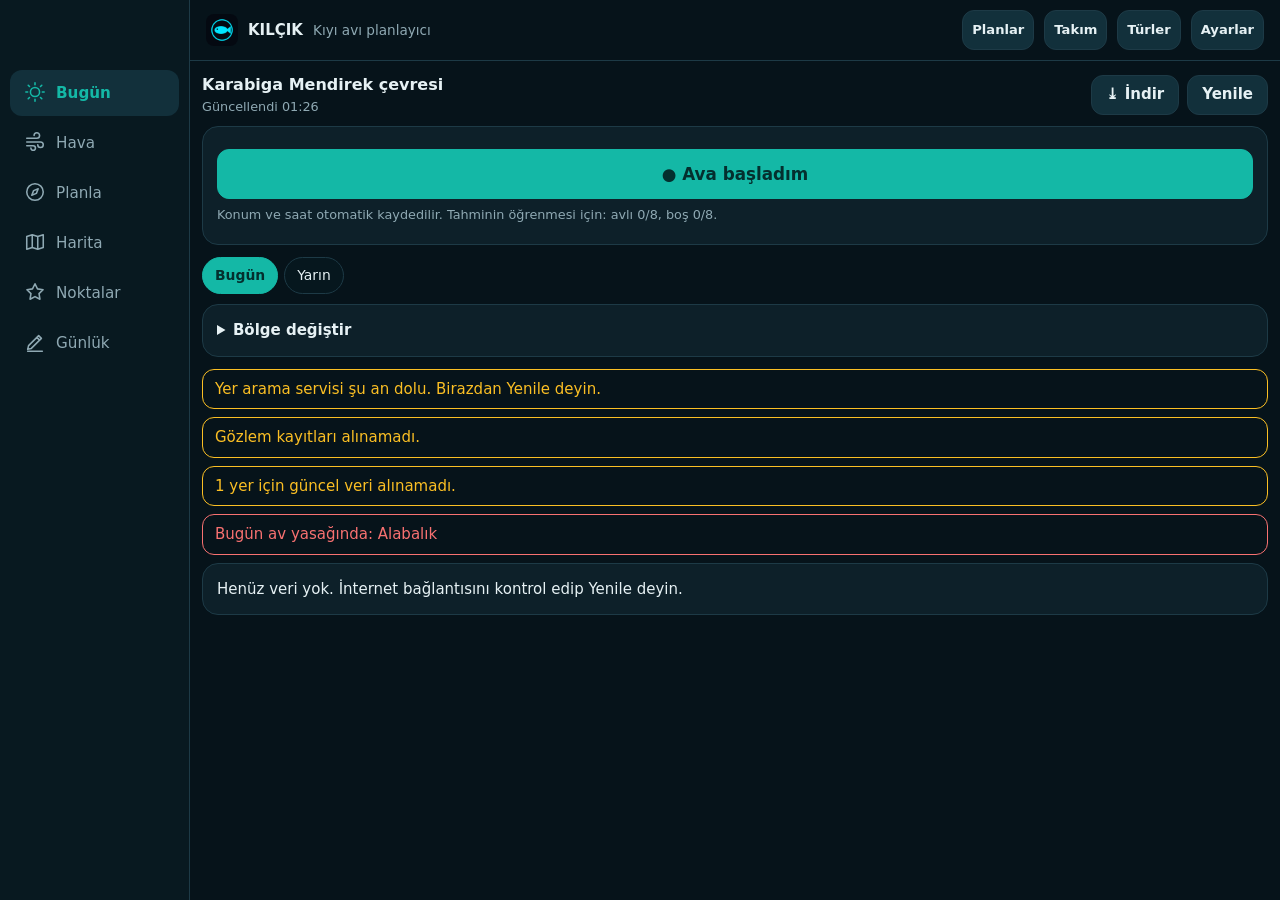
==== index.html @ 2b1c3519 "Yayin guncellemesi" ====
<!DOCTYPE html>
<html lang="tr">
<head>
    <meta charset="UTF-8">
    <meta name="viewport" content="width=device-width, initial-scale=1, viewport-fit=cover">
    <meta name="theme-color" content="#06131a">
    <meta name="mobile-web-app-capable" content="yes">
    <meta name="apple-mobile-web-app-title" content="KILÇIK">
    <title>KILÇIK | Kıyı Avı Planlayıcı</title>
    <link rel="manifest" href="manifest.webmanifest">
    <link rel="icon" href="icons/icon-192.png">
    <link rel="apple-touch-icon" href="icons/apple-touch-icon.png">
    <link rel="stylesheet" href="vendor/leaflet/leaflet.css">
    <link rel="stylesheet" href="app.css">
</head>
<body>
    <header><img src="icons/icon-192.png" alt="" width="32" height="32"><b>KILÇIK</b><span>Kıyı avı planlayıcı</span><button class="btn" data-nav="planlar">Planlar</button><button class="btn" data-nav="takim">Takım</button><button class="btn" data-nav="turler">Türler</button><button class="btn" data-nav="ayarlar">Ayarlar</button></header>
    <p id="offline" class="banner warn" hidden>İnternet yok. Kayıtlarınız açık; hava verisi güncellenemez.</p>
    <nav aria-label="Bölümler">
        <button data-nav="bugun"><svg viewBox="0 0 24 24" aria-hidden="true"><path d="M12 4V2M12 22v-2M4 12H2M22 12h-2M6 6 4.6 4.6M19.4 19.4 18 18M6 18l-1.4 1.4M19.4 4.6 18 6M12 7a5 5 0 1 0 0 10 5 5 0 0 0 0-10Z"/></svg>Bugün</button>
        <button data-nav="hava"><svg viewBox="0 0 24 24" aria-hidden="true"><path d="M3 8h11a3 3 0 1 0-3-3M3 12h15a3 3 0 1 1-3 3M3 16h7a2.5 2.5 0 1 1-2.5 2.5"/></svg>Hava</button>
        <button data-nav="plan"><svg viewBox="0 0 24 24" aria-hidden="true"><path d="M12 3a9 9 0 1 0 0 18 9 9 0 0 0 0-18Zm3.5 5.5-2 5-5 2 2-5Z"/></svg>Planla</button>
        <button data-nav="harita"><svg viewBox="0 0 24 24" aria-hidden="true"><path d="M9 4 3 6v14l6-2 6 2 6-2V4l-6 2Zm0 0v14M15 6v14"/></svg>Harita</button>
        <button data-nav="noktalar"><svg viewBox="0 0 24 24" aria-hidden="true"><path d="m12 3 2.7 5.6 6.1.9-4.4 4.3 1 6.1-5.4-2.9-5.4 2.9 1-6.1-4.4-4.3 6.1-.9Z"/></svg>Noktalar</button>
        <button data-nav="gunluk"><svg viewBox="0 0 24 24" aria-hidden="true"><path d="M4 20l1-4L16 5l3 3L8 19Zm10-13 3 3M4 22h16"/></svg>Günlük</button>
    </nav>
    <main>
        <button id="back" type="button" class="btn" hidden>← Geri</button>
        <div class="view" id="view-hava" hidden></div>
        <div class="view" id="view-bugun"></div>
        <div class="view" id="view-plan" hidden></div>
        <div class="view" id="view-harita" hidden></div>
        <div class="view" id="view-noktalar" hidden></div>
        <div class="view" id="view-planlar" hidden></div>
        <div class="view" id="view-takim" hidden></div>
        <div class="view" id="view-gunluk" hidden></div>
        <div class="view" id="view-turler" hidden></div>
        <div class="view" id="view-ayarlar" hidden></div>
    </main>
    <div id="toasts" role="status"></div>
    <script src="vendor/leaflet/leaflet.js"></script>
    <script src="vendor/chart.umd.min.js"></script>
    <script src="vendor/suncalc.js"></script>
    <script type="module" src="js/main.js"></script>
</body>
</html>
---- vendor/leaflet/leaflet.css ----
/* required styles */

.leaflet-pane,
.leaflet-tile,
.leaflet-marker-icon,
.leaflet-marker-shadow,
.leaflet-tile-container,
.leaflet-pane > svg,
.leaflet-pane > canvas,
.leaflet-zoom-box,
.leaflet-image-layer,
.leaflet-layer {
	position: absolute;
	left: 0;
	top: 0;
	}
.leaflet-container {
	overflow: hidden;
	}
.leaflet-tile,
.leaflet-marker-icon,
.leaflet-marker-shadow {
	-webkit-user-select: none;
	   -moz-user-select: none;
	        user-select: none;
	  -webkit-user-drag: none;
	}
/* Prevents IE11 from highlighting tiles in blue */
.leaflet-tile::selection {
	background: transparent;
}
/* Safari renders non-retina tile on retina better with this, but Chrome is worse */
.leaflet-safari .leaflet-tile {
	image-rendering: -webkit-optimize-contrast;
	}
/* hack that prevents hw layers "stretching" when loading new tiles */
.leaflet-safari .leaflet-tile-container {
	width: 1600px;
	height: 1600px;
	-webkit-transform-origin: 0 0;
	}
.leaflet-marker-icon,
.leaflet-marker-shadow {
	display: block;
	}
/* .leaflet-container svg: reset svg max-width decleration shipped in Joomla! (joomla.org) 3.x */
/* .leaflet-container img: map is broken in FF if you have max-width: 100% on tiles */
.leaflet-container .leaflet-overlay-pane svg {
	max-width: none !important;
	max-height: none !important;
	}
.leaflet-container .leaflet-marker-pane img,
.leaflet-container .leaflet-shadow-pane img,
.leaflet-container .leaflet-tile-pane img,
.leaflet-container img.leaflet-image-layer,
.leaflet-container .leaflet-tile {
	max-width: none !important;
	max-height: none !important;
	width: auto;
	padding: 0;
	}

.leaflet-container img.leaflet-tile {
	/* See: https://bugs.chromium.org/p/chromium/issues/detail?id=600120 */
	mix-blend-mode: plus-lighter;
}

.leaflet-container.leaflet-touch-zoom {
	-ms-touch-action: pan-x pan-y;
	touch-action: pan-x pan-y;
	}
.leaflet-container.leaflet-touch-drag {
	-ms-touch-action: pinch-zoom;
	/* Fallback for FF which doesn't support pinch-zoom */
	touch-action: none;
	touch-action: pinch-zoom;
}
.leaflet-container.leaflet-touch-drag.leaflet-touch-zoom {
	-ms-touch-action: none;
	touch-action: none;
}
.leaflet-container {
	-webkit-tap-highlight-color: transparent;
}
.leaflet-container a {
	-webkit-tap-highlight-color: rgba(51, 181, 229, 0.4);
}
.leaflet-tile {
	filter: inherit;
	visibility: hidden;
	}
.leaflet-tile-loaded {
	visibility: inherit;
	}
.leaflet-zoom-box {
	width: 0;
	height: 0;
	-moz-box-sizing: border-box;
	     box-sizing: border-box;
	z-index: 800;
	}
/* workaround for https://bugzilla.mozilla.org/show_bug.cgi?id=888319 */
.leaflet-overlay-pane svg {
	-moz-user-select: none;
	}

.leaflet-pane         { z-index: 400; }

.leaflet-tile-pane    { z-index: 200; }
.leaflet-overlay-pane { z-index: 400; }
.leaflet-shadow-pane  { z-index: 500; }
.leaflet-marker-pane  { z-index: 600; }
.leaflet-tooltip-pane   { z-index: 650; }
.leaflet-popup-pane   { z-index: 700; }

.leaflet-map-pane canvas { z-index: 100; }
.leaflet-map-pane svg    { z-index: 200; }

.leaflet-vml-shape {
	width: 1px;
	height: 1px;
	}
.lvml {
	behavior: url(#default#VML);
	display: inline-block;
	position: absolute;
	}


/* control positioning */

.leaflet-control {
	position: relative;
	z-index: 800;
	pointer-events: visiblePainted; /* IE 9-10 doesn't have auto */
	pointer-events: auto;
	}
.leaflet-top,
.leaflet-bottom {
	position: absolute;
	z-index: 1000;
	pointer-events: none;
	}
.leaflet-top {
	top: 0;
	}
.leaflet-right {
	right: 0;
	}
.leaflet-bottom {
	bottom: 0;
	}
.leaflet-left {
	left: 0;
	}
.leaflet-control {
	float: left;
	clear: both;
	}
.leaflet-right .leaflet-control {
	float: right;
	}
.leaflet-top .leaflet-control {
	margin-top: 10px;
	}
.leaflet-bottom .leaflet-control {
	margin-bottom: 10px;
	}
.leaflet-left .leaflet-control {
	margin-left: 10px;
	}
.leaflet-right .leaflet-control {
	margin-right: 10px;
	}


/* zoom and fade animations */

.leaflet-fade-anim .leaflet-popup {
	opacity: 0;
	-webkit-transition: opacity 0.2s linear;
	   -moz-transition: opacity 0.2s linear;
	        transition: opacity 0.2s linear;
	}
.leaflet-fade-anim .leaflet-map-pane .leaflet-popup {
	opacity: 1;
	}
.leaflet-zoom-animated {
	-webkit-transform-origin: 0 0;
	    -ms-transform-origin: 0 0;
	        transform-origin: 0 0;
	}
svg.leaflet-zoom-animated {
	will-change: transform;
}

.leaflet-zoom-anim .leaflet-zoom-animated {
	-webkit-transition: -webkit-transform 0.25s cubic-bezier(0,0,0.25,1);
	   -moz-transition:    -moz-transform 0.25s cubic-bezier(0,0,0.25,1);
	        transition:         transform 0.25s cubic-bezier(0,0,0.25,1);
	}
.leaflet-zoom-anim .leaflet-tile,
.leaflet-pan-anim .leaflet-tile {
	-webkit-transition: none;
	   -moz-transition: none;
	        transition: none;
	}

.leaflet-zoom-anim .leaflet-zoom-hide {
	visibility: hidden;
	}


/* cursors */

.leaflet-interactive {
	cursor: pointer;
	}
.leaflet-grab {
	cursor: -webkit-grab;
	cursor:    -moz-grab;
	cursor:         grab;
	}
.leaflet-crosshair,
.leaflet-crosshair .leaflet-interactive {
	cursor: crosshair;
	}
.leaflet-popup-pane,
.leaflet-control {
	cursor: auto;
	}
.leaflet-dragging .leaflet-grab,
.leaflet-dragging .leaflet-grab .leaflet-interactive,
.leaflet-dragging .leaflet-marker-draggable {
	cursor: move;
	cursor: -webkit-grabbing;
	cursor:    -moz-grabbing;
	cursor:         grabbing;
	}

/* marker & overlays interactivity */
.leaflet-marker-icon,
.leaflet-marker-shadow,
.leaflet-image-layer,
.leaflet-pane > svg path,
.leaflet-tile-container {
	pointer-events: none;
	}

.leaflet-marker-icon.leaflet-interactive,
.leaflet-image-layer.leaflet-interactive,
.leaflet-pane > svg path.leaflet-interactive,
svg.leaflet-image-layer.leaflet-interactive path {
	pointer-events: visiblePainted; /* IE 9-10 doesn't have auto */
	pointer-events: auto;
	}

/* visual tweaks */

.leaflet-container {
	background: #ddd;
	outline-offset: 1px;
	}
.leaflet-container a {
	color: #0078A8;
	}
.leaflet-zoom-box {
	border: 2px dotted #38f;
	background: rgba(255,255,255,0.5);
	}


/* general typography */
.leaflet-container {
	font-family: "Helvetica Neue", Arial, Helvetica, sans-serif;
	font-size: 12px;
	font-size: 0.75rem;
	line-height: 1.5;
	}


/* general toolbar styles */

.leaflet-bar {
	box-shadow: 0 1px 5px rgba(0,0,0,0.65);
	border-radius: 4px;
	}
.leaflet-bar a {
	background-color: #fff;
	border-bottom: 1px solid #ccc;
	width: 26px;
	height: 26px;
	line-height: 26px;
	display: block;
	text-align: center;
	text-decoration: none;
	color: black;
	}
.leaflet-bar a,
.leaflet-control-layers-toggle {
	background-position: 50% 50%;
	background-repeat: no-repeat;
	display: block;
	}
.leaflet-bar a:hover,
.leaflet-bar a:focus {
	background-color: #f4f4f4;
	}
.leaflet-bar a:first-child {
	border-top-left-radius: 4px;
	border-top-right-radius: 4px;
	}
.leaflet-bar a:last-child {
	border-bottom-left-radius: 4px;
	border-bottom-right-radius: 4px;
	border-bottom: none;
	}
.leaflet-bar a.leaflet-disabled {
	cursor: default;
	background-color: #f4f4f4;
	color: #bbb;
	}

.leaflet-touch .leaflet-bar a {
	width: 30px;
	height: 30px;
	line-height: 30px;
	}
.leaflet-touch .leaflet-bar a:first-child {
	border-top-left-radius: 2px;
	border-top-right-radius: 2px;
	}
.leaflet-touch .leaflet-bar a:last-child {
	border-bottom-left-radius: 2px;
	border-bottom-right-radius: 2px;
	}

/* zoom control */

.leaflet-control-zoom-in,
.leaflet-control-zoom-out {
	font: bold 18px 'Lucida Console', Monaco, monospace;
	text-indent: 1px;
	}

.leaflet-touch .leaflet-control-zoom-in, .leaflet-touch .leaflet-control-zoom-out  {
	font-size: 22px;
	}


/* layers control */

.leaflet-control-layers {
	box-shadow: 0 1px 5px rgba(0,0,0,0.4);
	background: #fff;
	border-radius: 5px;
	}
.leaflet-control-layers-toggle {
	background-image: url(images/layers.png);
	width: 36px;
	height: 36px;
	}
.leaflet-retina .leaflet-control-layers-toggle {
	background-image: url(images/layers-2x.png);
	background-size: 26px 26px;
	}
.leaflet-touch .leaflet-control-layers-toggle {
	width: 44px;
	height: 44px;
	}
.leaflet-control-layers .leaflet-control-layers-list,
.leaflet-control-layers-expanded .leaflet-control-layers-toggle {
	display: none;
	}
.leaflet-control-layers-expanded .leaflet-control-layers-list {
	display: block;
	position: relative;
	}
.leaflet-control-layers-expanded {
	padding: 6px 10px 6px 6px;
	color: #333;
	background: #fff;
	}
.leaflet-control-layers-scrollbar {
	overflow-y: scroll;
	overflow-x: hidden;
	padding-right: 5px;
	}
.leaflet-control-layers-selector {
	margin-top: 2px;
	position: relative;
	top: 1px;
	}
.leaflet-control-layers label {
	display: block;
	font-size: 13px;
	font-size: 1.08333em;
	}
.leaflet-control-layers-separator {
	height: 0;
	border-top: 1px solid #ddd;
	margin: 5px -10px 5px -6px;
	}

/* Default icon URLs */
.leaflet-default-icon-path { /* used only in path-guessing heuristic, see L.Icon.Default */
	background-image: url(images/marker-icon.png);
	}


/* attribution and scale controls */

.leaflet-container .leaflet-control-attribution {
	background: #fff;
	background: rgba(255, 255, 255, 0.8);
	margin: 0;
	}
.leaflet-control-attribution,
.leaflet-control-scale-line {
	padding: 0 5px;
	color: #333;
	line-height: 1.4;
	}
.leaflet-control-attribution a {
	text-decoration: none;
	}
.leaflet-control-attribution a:hover,
.leaflet-control-attribution a:focus {
	text-decoration: underline;
	}
.leaflet-attribution-flag {
	display: inline !important;
	vertical-align: baseline !important;
	width: 1em;
	height: 0.6669em;
	}
.leaflet-left .leaflet-control-scale {
	margin-left: 5px;
	}
.leaflet-bottom .leaflet-control-scale {
	margin-bottom: 5px;
	}
.leaflet-control-scale-line {
	border: 2px solid #777;
	border-top: none;
	line-height: 1.1;
	padding: 2px 5px 1px;
	white-space: nowrap;
	-moz-box-sizing: border-box;
	     box-sizing: border-box;
	background: rgba(255, 255, 255, 0.8);
	text-shadow: 1px 1px #fff;
	}
.leaflet-control-scale-line:not(:first-child) {
	border-top: 2px solid #777;
	border-bottom: none;
	margin-top: -2px;
	}
.leaflet-control-scale-line:not(:first-child):not(:last-child) {
	border-bottom: 2px solid #777;
	}

.leaflet-touch .leaflet-control-attribution,
.leaflet-touch .leaflet-control-layers,
.leaflet-touch .leaflet-bar {
	box-shadow: none;
	}
.leaflet-touch .leaflet-control-layers,
.leaflet-touch .leaflet-bar {
	border: 2px solid rgba(0,0,0,0.2);
	background-clip: padding-box;
	}


/* popup */

.leaflet-popup {
	position: absolute;
	text-align: center;
	margin-bottom: 20px;
	}
.leaflet-popup-content-wrapper {
	padding: 1px;
	text-align: left;
	border-radius: 12px;
	}
.leaflet-popup-content {
	margin: 13px 24px 13px 20px;
	line-height: 1.3;
	font-size: 13px;
	font-size: 1.08333em;
	min-height: 1px;
	}
.leaflet-popup-content p {
	margin: 17px 0;
	margin: 1.3em 0;
	}
.leaflet-popup-tip-container {
	width: 40px;
	height: 20px;
	position: absolute;
	left: 50%;
	margin-top: -1px;
	margin-left: -20px;
	overflow: hidden;
	pointer-events: none;
	}
.leaflet-popup-tip {
	width: 17px;
	height: 17px;
	padding: 1px;

	margin: -10px auto 0;
	pointer-events: auto;

	-webkit-transform: rotate(45deg);
	   -moz-transform: rotate(45deg);
	    -ms-transform: rotate(45deg);
	        transform: rotate(45deg);
	}
.leaflet-popup-content-wrapper,
.leaflet-popup-tip {
	background: white;
	color: #333;
	box-shadow: 0 3px 14px rgba(0,0,0,0.4);
	}
.leaflet-container a.leaflet-popup-close-button {
	position: absolute;
	top: 0;
	right: 0;
	border: none;
	text-align: center;
	width: 24px;
	height: 24px;
	font: 16px/24px Tahoma, Verdana, sans-serif;
	color: #757575;
	text-decoration: none;
	background: transparent;
	}
.leaflet-container a.leaflet-popup-close-button:hover,
.leaflet-container a.leaflet-popup-close-button:focus {
	color: #585858;
	}
.leaflet-popup-scrolled {
	overflow: auto;
	}

.leaflet-oldie .leaflet-popup-content-wrapper {
	-ms-zoom: 1;
	}
.leaflet-oldie .leaflet-popup-tip {
	width: 24px;
	margin: 0 auto;

	-ms-filter: "progid:DXImageTransform.Microsoft.Matrix(M11=0.70710678, M12=0.70710678, M21=-0.70710678, M22=0.70710678)";
	filter: progid:DXImageTransform.Microsoft.Matrix(M11=0.70710678, M12=0.70710678, M21=-0.70710678, M22=0.70710678);
	}

.leaflet-oldie .leaflet-control-zoom,
.leaflet-oldie .leaflet-control-layers,
.leaflet-oldie .leaflet-popup-content-wrapper,
.leaflet-oldie .leaflet-popup-tip {
	border: 1px solid #999;
	}


/* div icon */

.leaflet-div-icon {
	background: #fff;
	border: 1px solid #666;
	}


/* Tooltip */
/* Base styles for the element that has a tooltip */
.leaflet-tooltip {
	position: absolute;
	padding: 6px;
	background-color: #fff;
	border: 1px solid #fff;
	border-radius: 3px;
	color: #222;
	white-space: nowrap;
	-webkit-user-select: none;
	-moz-user-select: none;
	-ms-user-select: none;
	user-select: none;
	pointer-events: none;
	box-shadow: 0 1px 3px rgba(0,0,0,0.4);
	}
.leaflet-tooltip.leaflet-interactive {
	cursor: pointer;
	pointer-events: auto;
	}
.leaflet-tooltip-top:before,
.leaflet-tooltip-bottom:before,
.leaflet-tooltip-left:before,
.leaflet-tooltip-right:before {
	position: absolute;
	pointer-events: none;
	border: 6px solid transparent;
	background: transparent;
	content: "";
	}

/* Directions */

.leaflet-tooltip-bottom {
	margin-top: 6px;
}
.leaflet-tooltip-top {
	margin-top: -6px;
}
.leaflet-tooltip-bottom:before,
.leaflet-tooltip-top:before {
	left: 50%;
	margin-left: -6px;
	}
.leaflet-tooltip-top:before {
	bottom: 0;
	margin-bottom: -12px;
	border-top-color: #fff;
	}
.leaflet-tooltip-bottom:before {
	top: 0;
	margin-top: -12px;
	margin-left: -6px;
	border-bottom-color: #fff;
	}
.leaflet-tooltip-left {
	margin-left: -6px;
}
.leaflet-tooltip-right {
	margin-left: 6px;
}
.leaflet-tooltip-left:before,
.leaflet-tooltip-right:before {
	top: 50%;
	margin-top: -6px;
	}
.leaflet-tooltip-left:before {
	right: 0;
	margin-right: -12px;
	border-left-color: #fff;
	}
.leaflet-tooltip-right:before {
	left: 0;
	margin-left: -12px;
	border-right-color: #fff;
	}

/* Printing */

@media print {
	/* Prevent printers from removing background-images of controls. */
	.leaflet-control {
		-webkit-print-color-adjust: exact;
		print-color-adjust: exact;
		}
	}
---- app.css ----
:root{--bg:#06131a;--card:#0d2029;--line:#1d3a46;--text:#e6f1f4;--mute:#8fa9b3;--accent:#14b8a6;--ok:#34d399;--warn:#fbbf24;--bad:#f87171;color-scheme:dark}
*{box-sizing:border-box}
[hidden]{display:none!important}
body{margin:0;background:var(--bg);color:var(--text);font:15px/1.5 system-ui,-apple-system,"Segoe UI",Roboto,sans-serif;padding-bottom:calc(72px + env(safe-area-inset-bottom))}
a{color:var(--accent)}
h1{font-size:1.35rem;margin:0 0 4px}h2{font-size:1rem;margin:0 0 8px}h3{font-size:.85rem;margin:8px 0 4px;color:var(--mute)}p{margin:6px 0}
header{display:flex;align-items:center;gap:10px;padding:calc(10px + env(safe-area-inset-top)) 16px 10px;border-bottom:1px solid var(--line)}
header img{border-radius:8px}header span{color:var(--mute);font-size:.85rem;flex:1;min-width:0;white-space:nowrap;overflow:hidden}
header .btn{padding:6px 9px;font-size:.82rem}
#back{position:sticky;top:8px;z-index:1100;margin-bottom:10px;box-shadow:0 4px 14px #0008}
.scroll{overflow-x:auto}
table{border-collapse:collapse;font-size:.8rem;white-space:nowrap}
.meteo td,.meteo th{padding:4px 6px;text-align:center;border-bottom:1px solid var(--line);min-width:34px}
.meteo th{position:sticky;left:0;background:var(--card);text-align:left;color:var(--mute)}
.arrow{display:inline-block;font-size:1.1rem}
.moon td,.moon th{padding:5px 10px 5px 0;text-align:left;border-bottom:1px solid var(--line)}
#windy{width:100%;height:460px;border:0;border-radius:12px;margin-top:8px}
.metric>p{margin:2px 0 0}.metric>b{display:block}
main{max-width:1100px;margin:0 auto;padding:12px}
nav{position:fixed;left:0;right:0;bottom:0;z-index:1200;display:grid;grid-template-columns:repeat(6,1fr);background:#081920;border-top:1px solid var(--line);padding-bottom:env(safe-area-inset-bottom)}
nav button{background:none;border:0;color:var(--mute);font:inherit;font-size:.72rem;padding:8px 0;cursor:pointer;display:flex;flex-direction:column;align-items:center}
nav svg{width:22px;height:22px;fill:none;stroke:currentColor;stroke-width:1.7;stroke-linecap:round;stroke-linejoin:round;margin-bottom:2px}
nav button[aria-current=page]{color:var(--accent);font-weight:700}
.card{background:var(--card);border:1px solid var(--line);border-radius:16px;padding:14px;margin-bottom:12px}
.hero{background:linear-gradient(135deg,#0f3b44,#0d2029)}
.row{display:flex;gap:8px;align-items:center;margin-top:6px}.row.wrap{flex-wrap:wrap}.row.between{justify-content:space-between}.row.between h2{margin:0}
.grid2{display:grid;grid-template-columns:repeat(auto-fit,minmax(150px,1fr));gap:8px}
.btn{display:inline-flex;align-items:center;justify-content:center;min-height:40px;padding:6px 14px;border-radius:12px;border:1px solid var(--line);background:#12303b;color:var(--text);font:inherit;font-weight:600;cursor:pointer;text-decoration:none}
.btn:disabled{opacity:.45;cursor:default}.btn.primary{background:var(--accent);border-color:var(--accent);color:#042f2e}.btn.danger{color:var(--bad)}
.btn.big{width:100%;min-height:50px;font-size:1.05rem;margin-bottom:12px}
header .btn+.btn{margin-left:0}
label{display:block;font-size:.8rem;color:var(--mute);margin-top:8px}
input,select{display:block;width:100%;min-height:40px;margin-top:3px;padding:6px 10px;border-radius:10px;border:1px solid var(--line);background:#06171e;color:var(--text);font:inherit}
.check{display:flex;gap:8px;align-items:center}.check input{width:auto;min-height:0}
.row.between select{width:auto}
.search input{margin:0}
.chips{display:flex;flex-wrap:wrap;gap:6px}
.chip{padding:7px 12px;border-radius:99px;border:1px solid var(--line);background:#06171e;color:var(--text);font:inherit;font-size:.87rem;cursor:pointer;text-decoration:none}
.chip.on{background:var(--accent);border-color:var(--accent);color:#042f2e;font-weight:700}.chip small{opacity:.65}
.mute{color:var(--mute);font-size:.8rem}.mono{font-family:ui-monospace,Consolas,monospace;font-size:.85rem;color:var(--mute)}
.pill{background:#06171e;border:1px solid var(--line);border-radius:99px;padding:2px 10px;font-weight:700;white-space:nowrap}
.ok{color:var(--ok)}.warn{color:var(--warn)}.bad{color:var(--bad)}
.banner{border:1px solid currentColor;border-radius:12px;padding:8px 12px;margin:8px 0}
.banner.mute{font-size:.9rem}
.steps{list-style:none;padding:0}.steps li{padding:6px 0;color:var(--mute)}.steps li::before{content:"○ "}.steps li.done{color:var(--text)}.steps li.done::before{content:"✓ ";color:var(--ok)}.steps li.fail::before{content:"✕ ";color:var(--bad)}
.score{display:flex;gap:16px;align-items:center}
.ring{--p:0;flex:none;width:96px;height:96px;border-radius:50%;display:grid;place-items:center;background:radial-gradient(var(--card) 60%,transparent 61%),conic-gradient(var(--accent) calc(var(--p)*1%),var(--line) 0)}
.ring b{font-size:1.8rem}
.window,.species{display:grid;grid-template-columns:1fr auto;gap:2px 8px;width:100%;text-align:left;padding:10px 0;border:0;border-bottom:1px solid var(--line);background:none;color:inherit;font:inherit}
.window{cursor:pointer}.window small,.species small{grid-column:1/-1;color:var(--mute)}
.chart{position:relative;height:230px}
.species.closed{opacity:.6}.species b .mono{margin-left:6px}
.metrics{display:grid;grid-template-columns:repeat(auto-fill,minmax(140px,1fr));gap:8px}
.metric{background:#06171e;border:1px solid var(--line);border-radius:12px;padding:8px 10px}
.metric summary{cursor:pointer;list-style:none}.metric small{display:block;color:var(--mute);font-size:.72rem}.metric p{font-size:.78rem;color:var(--mute)}
.factor{display:grid;grid-template-columns:1fr 90px;gap:8px;align-items:center;font-size:.85rem;padding:3px 0}.factor meter{width:100%}
.item{display:flex;justify-content:space-between;gap:8px;align-items:center;padding:8px 0;border-bottom:1px solid var(--line)}.item small{display:block;color:var(--mute)}
.stats{display:grid;grid-template-columns:repeat(auto-fit,minmax(220px,1fr));gap:0 20px}
.photo{width:100%;max-height:320px;object-fit:cover;border-radius:12px;margin-bottom:8px}
#map{height:56vh;min-height:340px;border-radius:16px;overflow:hidden}
.popup .btn{width:100%;margin-top:6px;min-height:34px}
.leaflet-popup-content .popup a.btn{color:var(--text)}
.popup .btn.primary{color:#042f2e}.popup .mono{color:#475569}.popup .btn{background-color:#12303b;color:var(--text)}.popup .btn.primary{background:var(--accent)}
.windmark{display:flex;flex-direction:column;align-items:center;color:#fff;text-shadow:0 0 4px #000,0 0 2px #000;pointer-events:none}
.windmark i{font-style:normal;font-size:24px;line-height:1;display:block}.windmark span{font-size:11px;font-weight:700}
#toasts{position:fixed;top:12px;right:12px;z-index:2000;display:flex;flex-direction:column;gap:6px;max-width:min(90vw,360px)}
.toast{background:#12303b;border:1px solid currentColor;border-radius:12px;padding:10px 14px;box-shadow:0 8px 24px #0008}
.week{display:grid;grid-template-columns:repeat(7,1fr);gap:4px}.week button{background:#06171e;border:1px solid var(--line);border-radius:10px;color:inherit;font:inherit;padding:6px 0;cursor:pointer}.week button.on{border-color:var(--accent);background:#12303b}.week small{display:block;color:var(--mute);font-size:.68rem}
.months{display:grid;grid-template-columns:repeat(12,1fr);gap:2px;text-align:center;font-size:.7rem}.months span{padding:3px 0;border-radius:4px;background:#06171e;color:var(--mute)}.months .on{background:#0f766e;color:#fff}.months .now{outline:2px solid var(--warn)}
.answer{white-space:pre-wrap}summary{cursor:pointer}
.row .row{margin:0;flex-wrap:wrap}
.top{margin:0 0 10px;align-items:center}.top p{margin:0}
.verdict{font-weight:800;font-size:1.05rem;margin:0}.best{font-size:1.05rem}
.hours{display:flex;gap:2px;height:78px;margin:10px 0;align-items:stretch}.hours>div{flex:1;display:flex;flex-direction:column;justify-content:flex-end;align-items:center;min-width:0}.hours i{display:block;width:100%;max-width:26px;border-radius:4px 4px 0 0;background:var(--mute)}.hours i.go{background:var(--accent)}.hours i.caution{background:var(--warn)}.hours i.nogo{background:var(--bad)}.hours small{font-size:.58rem;color:var(--mute);margin-top:2px}
details.card>summary{font-weight:600}.place>summary{display:flex;justify-content:space-between;align-items:center;gap:10px;list-style:none}.place small{display:block;color:var(--mute);font-weight:400;font-size:.78rem}
details details,.hero details{margin-top:10px}
.spotmark b{display:grid;place-items:center;width:28px;height:28px;border-radius:50%;background:#14b8a6;color:#042f2e;border:2px solid #fff;box-shadow:0 2px 8px #000a;font-size:.85rem}
#scan-panel{margin-top:10px}
.top .row{flex-wrap:nowrap}
.session.on{border-color:var(--ok)}.session .btn.big{margin:8px 0 0}
:focus-visible{outline:2px solid var(--accent);outline-offset:2px}
@media (max-width:620px){header span{visibility:hidden}header b{display:none}}
@media (min-width:900px){
body{padding:0 0 0 190px}
nav{top:0;right:auto;width:190px;display:flex;flex-direction:column;justify-content:flex-start;gap:4px;padding:70px 10px;border-top:0;border-right:1px solid var(--line)}
nav button{flex-direction:row;gap:10px;font-size:.95rem;padding:11px 14px;border-radius:12px}nav button[aria-current=page]{background:#12303b}
.cols{display:grid;grid-template-columns:1fr 1fr;gap:12px;align-items:start}
#map{height:62vh}
}
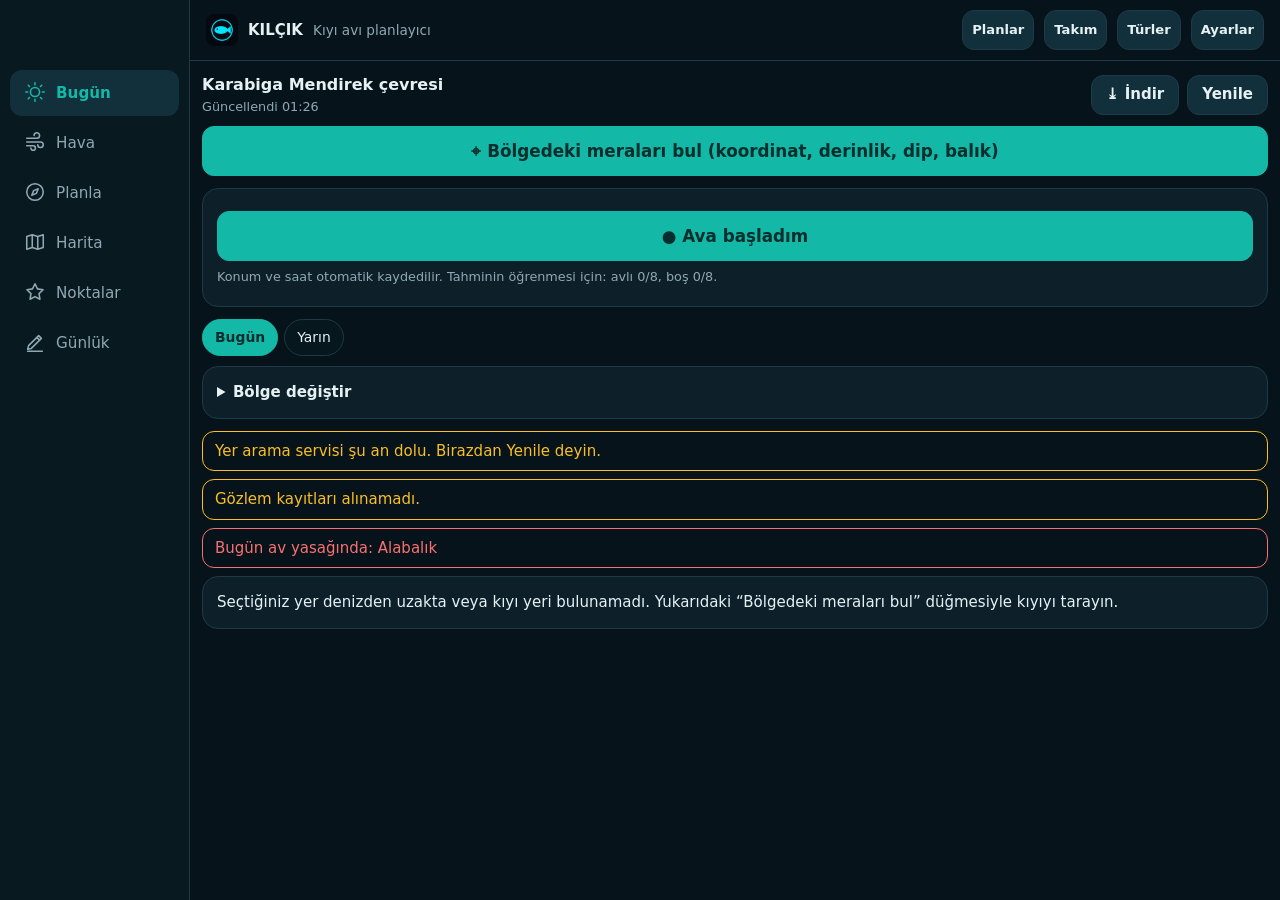
==== commit e2a4b082: "Yayin guncellemesi" ====
--- a/index.html
+++ b/index.html
@@ -27,6 +27,7 @@
     <main>
         <button id="back" type="button" class="btn" hidden>← Geri</button>
         <div class="view" id="view-hava" hidden></div>
+        <div class="view" id="view-kesif" hidden></div>
         <div class="view" id="view-bugun"></div>
         <div class="view" id="view-plan" hidden></div>
         <div class="view" id="view-harita" hidden></div>
--- a/app.css
+++ b/app.css
@@ -78,6 +78,9 @@
 #scan-panel{margin-top:10px}
 .top .row{flex-wrap:nowrap}
 .session.on{border-color:var(--ok)}.session .btn.big{margin:8px 0 0}
+.photos{display:grid;grid-template-columns:repeat(auto-fill,minmax(130px,1fr));gap:8px}.photos figure{margin:0;font-size:.75rem}.photos img{width:100%;height:110px;object-fit:cover;border-radius:10px}.photos small{color:var(--mute);font-size:.65rem}
+.moon td{white-space:normal}
+.spotrow>summary{display:flex;justify-content:space-between;align-items:center;gap:10px;list-style:none}.spotrow small{display:block;color:var(--mute);font-weight:400;font-size:.76rem}.spotrow>.card{border:0;padding:10px 0 0;margin:0;background:none}
 :focus-visible{outline:2px solid var(--accent);outline-offset:2px}
 @media (max-width:620px){header span{visibility:hidden}header b{display:none}}
 @media (min-width:900px){
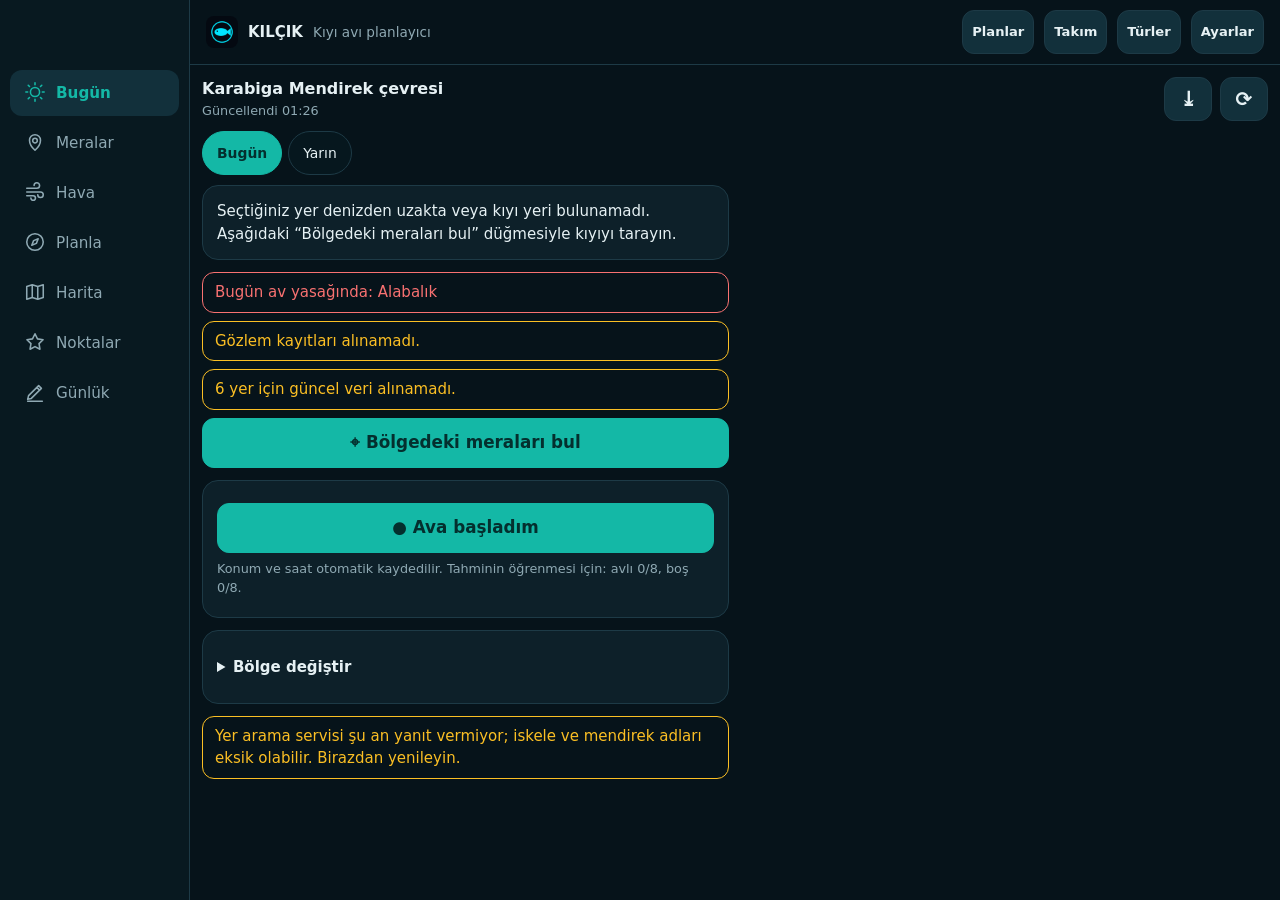
==== commit 632be8a0: "Yayin guncellemesi" ====
--- a/index.html
+++ b/index.html
@@ -6,6 +6,9 @@
     <meta name="theme-color" content="#06131a">
     <meta name="mobile-web-app-capable" content="yes">
     <meta name="apple-mobile-web-app-title" content="KILÇIK">
+    <meta name="apple-mobile-web-app-capable" content="yes">
+    <meta name="apple-mobile-web-app-status-bar-style" content="black-translucent">
+    <meta name="format-detection" content="telephone=no">
     <title>KILÇIK | Kıyı Avı Planlayıcı</title>
     <link rel="manifest" href="manifest.webmanifest">
     <link rel="icon" href="icons/icon-192.png">
@@ -18,11 +21,13 @@
     <p id="offline" class="banner warn" hidden>İnternet yok. Kayıtlarınız açık; hava verisi güncellenemez.</p>
     <nav aria-label="Bölümler">
         <button data-nav="bugun"><svg viewBox="0 0 24 24" aria-hidden="true"><path d="M12 4V2M12 22v-2M4 12H2M22 12h-2M6 6 4.6 4.6M19.4 19.4 18 18M6 18l-1.4 1.4M19.4 4.6 18 6M12 7a5 5 0 1 0 0 10 5 5 0 0 0 0-10Z"/></svg>Bugün</button>
+        <button data-nav="kesif"><svg viewBox="0 0 24 24" aria-hidden="true"><path d="M12 21s-6-5.4-6-11a6 6 0 0 1 12 0c0 5.6-6 11-6 11Zm0-13a2.5 2.5 0 1 0 0 5 2.5 2.5 0 0 0 0-5Z"/></svg>Meralar</button>
         <button data-nav="hava"><svg viewBox="0 0 24 24" aria-hidden="true"><path d="M3 8h11a3 3 0 1 0-3-3M3 12h15a3 3 0 1 1-3 3M3 16h7a2.5 2.5 0 1 1-2.5 2.5"/></svg>Hava</button>
-        <button data-nav="plan"><svg viewBox="0 0 24 24" aria-hidden="true"><path d="M12 3a9 9 0 1 0 0 18 9 9 0 0 0 0-18Zm3.5 5.5-2 5-5 2 2-5Z"/></svg>Planla</button>
+        <button data-nav="plan" class="wide"><svg viewBox="0 0 24 24" aria-hidden="true"><path d="M12 3a9 9 0 1 0 0 18 9 9 0 0 0 0-18Zm3.5 5.5-2 5-5 2 2-5Z"/></svg>Planla</button>
         <button data-nav="harita"><svg viewBox="0 0 24 24" aria-hidden="true"><path d="M9 4 3 6v14l6-2 6 2 6-2V4l-6 2Zm0 0v14M15 6v14"/></svg>Harita</button>
-        <button data-nav="noktalar"><svg viewBox="0 0 24 24" aria-hidden="true"><path d="m12 3 2.7 5.6 6.1.9-4.4 4.3 1 6.1-5.4-2.9-5.4 2.9 1-6.1-4.4-4.3 6.1-.9Z"/></svg>Noktalar</button>
+        <button data-nav="noktalar" class="wide"><svg viewBox="0 0 24 24" aria-hidden="true"><path d="m12 3 2.7 5.6 6.1.9-4.4 4.3 1 6.1-5.4-2.9-5.4 2.9 1-6.1-4.4-4.3 6.1-.9Z"/></svg>Noktalar</button>
         <button data-nav="gunluk"><svg viewBox="0 0 24 24" aria-hidden="true"><path d="M4 20l1-4L16 5l3 3L8 19Zm10-13 3 3M4 22h16"/></svg>Günlük</button>
+        <button data-nav="daha" class="phone"><svg viewBox="0 0 24 24" aria-hidden="true"><path d="M4 7h16M4 12h16M4 17h16"/></svg>Daha</button>
     </nav>
     <main>
         <button id="back" type="button" class="btn" hidden>← Geri</button>
@@ -37,6 +42,7 @@
         <div class="view" id="view-gunluk" hidden></div>
         <div class="view" id="view-turler" hidden></div>
         <div class="view" id="view-ayarlar" hidden></div>
+        <div class="view" id="view-daha" hidden></div>
     </main>
     <div id="toasts" role="status"></div>
     <script src="vendor/leaflet/leaflet.js"></script>
--- a/app.css
+++ b/app.css
@@ -1,7 +1,9 @@
 :root{--bg:#06131a;--card:#0d2029;--line:#1d3a46;--text:#e6f1f4;--mute:#8fa9b3;--accent:#14b8a6;--ok:#34d399;--warn:#fbbf24;--bad:#f87171;color-scheme:dark}
 *{box-sizing:border-box}
 [hidden]{display:none!important}
-body{margin:0;background:var(--bg);color:var(--text);font:15px/1.5 system-ui,-apple-system,"Segoe UI",Roboto,sans-serif;padding-bottom:calc(72px + env(safe-area-inset-bottom))}
+html{-webkit-text-size-adjust:100%;text-size-adjust:100%}
+body{margin:0;background:var(--bg);color:var(--text);font:15px/1.5 system-ui,-apple-system,"Segoe UI",Roboto,sans-serif;padding-bottom:calc(72px + env(safe-area-inset-bottom));overflow-wrap:break-word}
+button,a,summary,label{touch-action:manipulation;-webkit-tap-highlight-color:transparent}
 a{color:var(--accent)}
 h1{font-size:1.35rem;margin:0 0 4px}h2{font-size:1rem;margin:0 0 8px}h3{font-size:.85rem;margin:8px 0 4px;color:var(--mute)}p{margin:6px 0}
 header{display:flex;align-items:center;gap:10px;padding:calc(10px + env(safe-area-inset-top)) 16px 10px;border-bottom:1px solid var(--line)}
@@ -25,17 +27,17 @@
 .hero{background:linear-gradient(135deg,#0f3b44,#0d2029)}
 .row{display:flex;gap:8px;align-items:center;margin-top:6px}.row.wrap{flex-wrap:wrap}.row.between{justify-content:space-between}.row.between h2{margin:0}
 .grid2{display:grid;grid-template-columns:repeat(auto-fit,minmax(150px,1fr));gap:8px}
-.btn{display:inline-flex;align-items:center;justify-content:center;min-height:40px;padding:6px 14px;border-radius:12px;border:1px solid var(--line);background:#12303b;color:var(--text);font:inherit;font-weight:600;cursor:pointer;text-decoration:none}
+.btn{display:inline-flex;align-items:center;justify-content:center;min-height:44px;padding:6px 14px;border-radius:12px;border:1px solid var(--line);background:#12303b;color:var(--text);font:inherit;font-weight:600;cursor:pointer;text-decoration:none}
 .btn:disabled{opacity:.45;cursor:default}.btn.primary{background:var(--accent);border-color:var(--accent);color:#042f2e}.btn.danger{color:var(--bad)}
 .btn.big{width:100%;min-height:50px;font-size:1.05rem;margin-bottom:12px}
 header .btn+.btn{margin-left:0}
 label{display:block;font-size:.8rem;color:var(--mute);margin-top:8px}
-input,select{display:block;width:100%;min-height:40px;margin-top:3px;padding:6px 10px;border-radius:10px;border:1px solid var(--line);background:#06171e;color:var(--text);font:inherit}
-.check{display:flex;gap:8px;align-items:center}.check input{width:auto;min-height:0}
+input,select{display:block;width:100%;min-width:0;min-height:46px;font-size:16px;margin-top:3px;padding:6px 10px;border-radius:10px;border:1px solid var(--line);background:#06171e;color:var(--text);font-family:inherit}
+.check{display:flex;gap:8px;align-items:center}.check input{width:24px;height:24px;min-height:0;flex:none;accent-color:var(--accent)}label.check{min-height:44px;font-size:.9rem}
 .row.between select{width:auto}
 .search input{margin:0}
 .chips{display:flex;flex-wrap:wrap;gap:6px}
-.chip{padding:7px 12px;border-radius:99px;border:1px solid var(--line);background:#06171e;color:var(--text);font:inherit;font-size:.87rem;cursor:pointer;text-decoration:none}
+.chip{display:inline-flex;align-items:center;gap:4px;min-height:44px;padding:7px 14px;border-radius:99px;border:1px solid var(--line);background:#06171e;color:var(--text);font:inherit;font-size:.87rem;cursor:pointer;text-decoration:none}
 .chip.on{background:var(--accent);border-color:var(--accent);color:#042f2e;font-weight:700}.chip small{opacity:.65}
 .mute{color:var(--mute);font-size:.8rem}.mono{font-family:ui-monospace,Consolas,monospace;font-size:.85rem;color:var(--mute)}
 .pill{background:#06171e;border:1px solid var(--line);border-radius:99px;padding:2px 10px;font-weight:700;white-space:nowrap}
@@ -68,22 +70,49 @@
 .week{display:grid;grid-template-columns:repeat(7,1fr);gap:4px}.week button{background:#06171e;border:1px solid var(--line);border-radius:10px;color:inherit;font:inherit;padding:6px 0;cursor:pointer}.week button.on{border-color:var(--accent);background:#12303b}.week small{display:block;color:var(--mute);font-size:.68rem}
 .months{display:grid;grid-template-columns:repeat(12,1fr);gap:2px;text-align:center;font-size:.7rem}.months span{padding:3px 0;border-radius:4px;background:#06171e;color:var(--mute)}.months .on{background:#0f766e;color:#fff}.months .now{outline:2px solid var(--warn)}
 .answer{white-space:pre-wrap}summary{cursor:pointer}
+details:not(.metric)>summary{min-height:44px;align-content:center}
 .row .row{margin:0;flex-wrap:wrap}
 .top{margin:0 0 10px;align-items:center}.top p{margin:0}
 .verdict{font-weight:800;font-size:1.05rem;margin:0}.best{font-size:1.05rem}
-.hours{display:flex;gap:2px;height:78px;margin:10px 0;align-items:stretch}.hours>div{flex:1;display:flex;flex-direction:column;justify-content:flex-end;align-items:center;min-width:0}.hours i{display:block;width:100%;max-width:26px;border-radius:4px 4px 0 0;background:var(--mute)}.hours i.go{background:var(--accent)}.hours i.caution{background:var(--warn)}.hours i.nogo{background:var(--bad)}.hours small{font-size:.58rem;color:var(--mute);margin-top:2px}
+.hours{display:flex;gap:2px;height:78px;margin:10px 0;align-items:stretch}.hours>div{flex:1;display:flex;flex-direction:column;justify-content:flex-end;align-items:center;min-width:0}.hours i{display:block;width:100%;max-width:26px;border-radius:4px 4px 0 0;background:var(--mute)}.hours i.go{background:var(--accent)}.hours i.caution{background:var(--warn)}.hours i.nogo{background:var(--bad)}.hours small{font-size:.69rem;line-height:1.3;height:1.3em;color:var(--mute);margin-top:2px;white-space:nowrap}
 details.card>summary{font-weight:600}.place>summary{display:flex;justify-content:space-between;align-items:center;gap:10px;list-style:none}.place small{display:block;color:var(--mute);font-weight:400;font-size:.78rem}
 details details,.hero details{margin-top:10px}
 .spotmark b{display:grid;place-items:center;width:28px;height:28px;border-radius:50%;background:#14b8a6;color:#042f2e;border:2px solid #fff;box-shadow:0 2px 8px #000a;font-size:.85rem}
 #scan-panel{margin-top:10px}
 .top .row{flex-wrap:nowrap}
 .session.on{border-color:var(--ok)}.session .btn.big{margin:8px 0 0}
-.photos{display:grid;grid-template-columns:repeat(auto-fill,minmax(130px,1fr));gap:8px}.photos figure{margin:0;font-size:.75rem}.photos img{width:100%;height:110px;object-fit:cover;border-radius:10px}.photos small{color:var(--mute);font-size:.65rem}
+.photos{display:grid;grid-template-columns:repeat(auto-fill,minmax(130px,1fr));gap:8px}.photos figure{margin:0;font-size:.75rem}.photos img{width:100%;height:110px;object-fit:cover;border-radius:10px}.photos small{color:var(--mute);font-size:.74rem}
 .moon td{white-space:normal}
 .spotrow>summary{display:flex;justify-content:space-between;align-items:center;gap:10px;list-style:none}.spotrow small{display:block;color:var(--mute);font-weight:400;font-size:.76rem}.spotrow>.card{border:0;padding:10px 0 0;margin:0;background:none}
 :focus-visible{outline:2px solid var(--accent);outline-offset:2px}
-@media (max-width:620px){header span{visibility:hidden}header b{display:none}}
-@media (min-width:900px){
+.btn.icon{min-width:48px;font-size:1.25rem;padding:0}
+.btn:active:not(:disabled),.chip:active,nav button:active,.menu button:active,.window:active{filter:brightness(1.35);transform:scale(.98)}
+.leaflet-touch .leaflet-bar a{width:44px;height:44px;line-height:44px}
+.menu{display:grid;gap:10px}.menu .card{display:block;width:100%;margin:0;text-align:left;color:inherit;font:inherit;cursor:pointer;min-height:64px}.menu small{display:block;color:var(--mute)}.menu+.card{margin-top:12px}
+#guide{position:fixed;inset:0;z-index:1900;background:var(--bg);overflow:auto;display:flex;flex-direction:column;align-items:center;text-align:center;padding:calc(20px + env(safe-area-inset-top)) 20px calc(20px + env(safe-area-inset-bottom))}
+#guide .needle{font-size:6.5rem;line-height:1.1;color:var(--accent);font-weight:800;transition:transform .4s}
+#guide .far{font-size:2.8rem;font-weight:800;margin:0}#guide .way{font-size:1.2rem}#guide .row{justify-content:center}
+/* Telefon: ust cubuk yok, tum gezinme basparmagin altinda */
+@media (max-width:899px),(max-height:500px){
+header{display:none}nav .wide{display:none}
+main{padding:calc(10px + env(safe-area-inset-top)) max(12px,env(safe-area-inset-right)) 12px max(12px,env(safe-area-inset-left))}
+#back{top:calc(8px + env(safe-area-inset-top));transition:transform .2s,opacity .2s}
+body.reading #back{transform:translateY(-200%);opacity:0;pointer-events:none}
+.session.on{scroll-margin-top:10px}
+nav button{min-height:58px;justify-content:center}
+body.typing nav{display:none}
+#map{height:calc(100vh - 230px);height:calc(100svh - 230px);min-height:300px}
+#toasts{top:auto;bottom:calc(76px + env(safe-area-inset-bottom));left:12px;right:12px;max-width:none}
+.row.search{flex-wrap:wrap}.row.search input{flex:1 1 150px}
+}
+@media (max-height:500px){
+body{padding-bottom:calc(52px + env(safe-area-inset-bottom))}
+nav button{flex-direction:row;gap:6px;min-height:48px;padding:0}nav svg{margin:0}
+#map{height:calc(100svh - 70px);min-height:220px}
+#guide .needle{font-size:3.5rem}#guide .far{font-size:2rem}
+}
+@media (min-width:900px) and (min-height:501px){
+nav .phone{display:none}
 body{padding:0 0 0 190px}
 nav{top:0;right:auto;width:190px;display:flex;flex-direction:column;justify-content:flex-start;gap:4px;padding:70px 10px;border-top:0;border-right:1px solid var(--line)}
 nav button{flex-direction:row;gap:10px;font-size:.95rem;padding:11px 14px;border-radius:12px}nav button[aria-current=page]{background:#12303b}
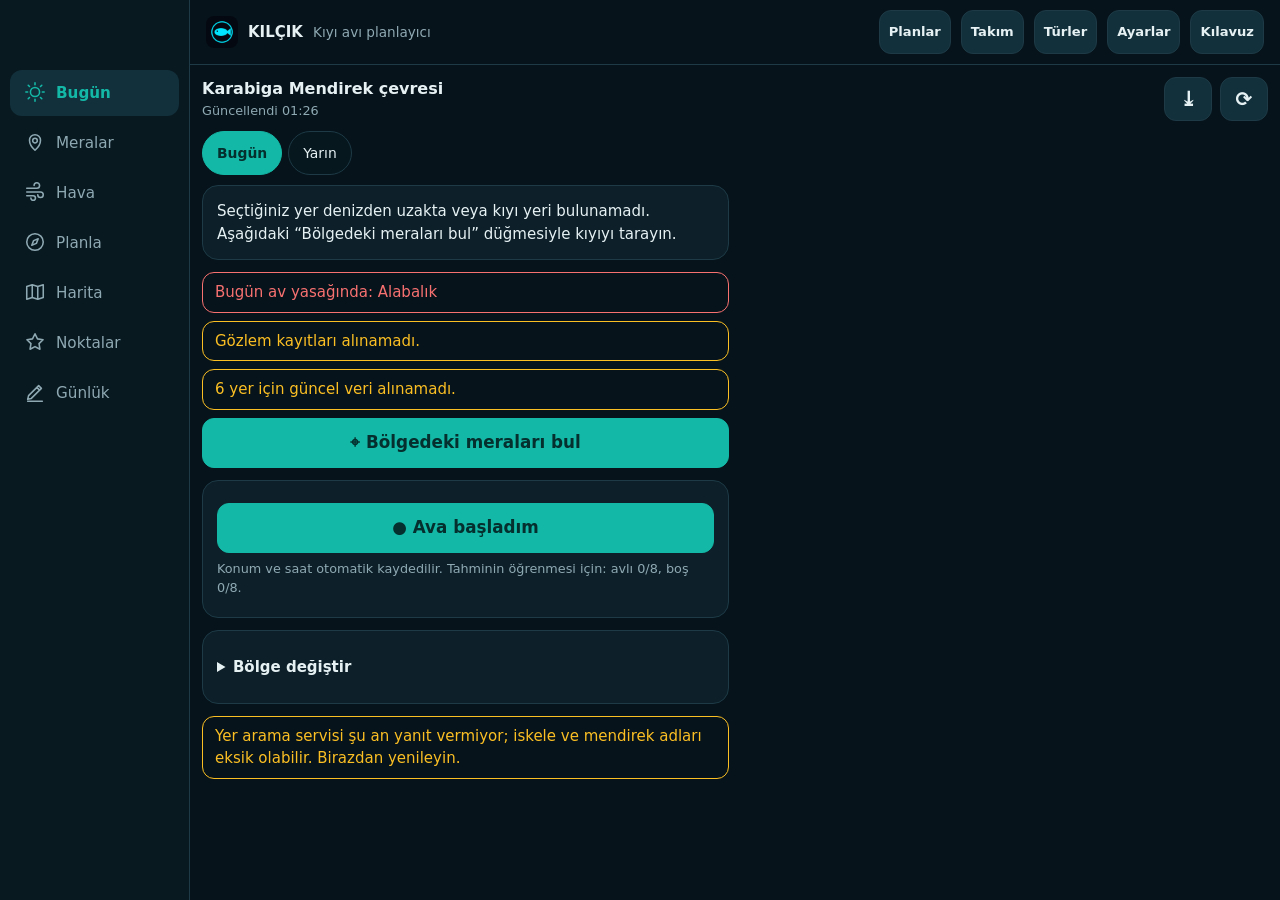
==== commit a02f0e92: "Yayin guncellemesi" ====
--- a/index.html
+++ b/index.html
@@ -17,7 +17,7 @@
     <link rel="stylesheet" href="app.css">
 </head>
 <body>
-    <header><img src="icons/icon-192.png" alt="" width="32" height="32"><b>KILÇIK</b><span>Kıyı avı planlayıcı</span><button class="btn" data-nav="planlar">Planlar</button><button class="btn" data-nav="takim">Takım</button><button class="btn" data-nav="turler">Türler</button><button class="btn" data-nav="ayarlar">Ayarlar</button></header>
+    <header><img src="icons/icon-192.png" alt="" width="32" height="32"><b>KILÇIK</b><span>Kıyı avı planlayıcı</span><button class="btn" data-nav="planlar">Planlar</button><button class="btn" data-nav="takim">Takım</button><button class="btn" data-nav="turler">Türler</button><button class="btn" data-nav="ayarlar">Ayarlar</button><a class="btn" href="kilavuz.html">Kılavuz</a></header>
     <p id="offline" class="banner warn" hidden>İnternet yok. Kayıtlarınız açık; hava verisi güncellenemez.</p>
     <nav aria-label="Bölümler">
         <button data-nav="bugun"><svg viewBox="0 0 24 24" aria-hidden="true"><path d="M12 4V2M12 22v-2M4 12H2M22 12h-2M6 6 4.6 4.6M19.4 19.4 18 18M6 18l-1.4 1.4M19.4 4.6 18 6M12 7a5 5 0 1 0 0 10 5 5 0 0 0 0-10Z"/></svg>Bugün</button>
--- a/app.css
+++ b/app.css
@@ -88,7 +88,7 @@
 .btn.icon{min-width:48px;font-size:1.25rem;padding:0}
 .btn:active:not(:disabled),.chip:active,nav button:active,.menu button:active,.window:active{filter:brightness(1.35);transform:scale(.98)}
 .leaflet-touch .leaflet-bar a{width:44px;height:44px;line-height:44px}
-.menu{display:grid;gap:10px}.menu .card{display:block;width:100%;margin:0;text-align:left;color:inherit;font:inherit;cursor:pointer;min-height:64px}.menu small{display:block;color:var(--mute)}.menu+.card{margin-top:12px}
+.menu{display:grid;gap:10px}.menu .card{display:block;width:100%;margin:0;text-align:left;color:inherit;font:inherit;cursor:pointer;min-height:64px}.menu small{display:block;color:var(--mute)}.menu a.card{text-decoration:none}.menu+.card{margin-top:12px}
 #guide{position:fixed;inset:0;z-index:1900;background:var(--bg);overflow:auto;display:flex;flex-direction:column;align-items:center;text-align:center;padding:calc(20px + env(safe-area-inset-top)) 20px calc(20px + env(safe-area-inset-bottom))}
 #guide .needle{font-size:6.5rem;line-height:1.1;color:var(--accent);font-weight:800;transition:transform .4s}
 #guide .far{font-size:2.8rem;font-weight:800;margin:0}#guide .way{font-size:1.2rem}#guide .row{justify-content:center}
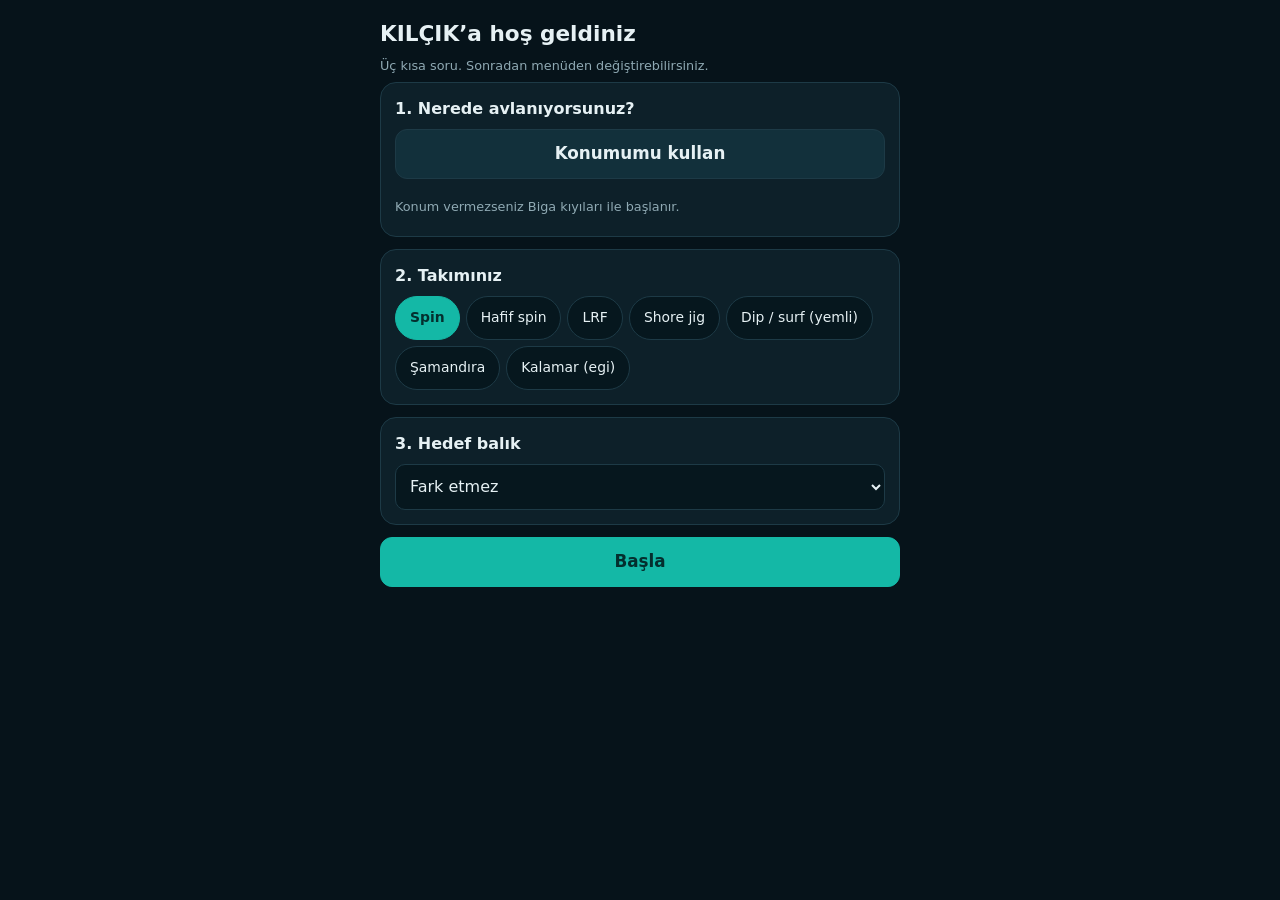
==== commit e68a44e5: "Yayin guncellemesi" ====
--- a/index.html
+++ b/index.html
@@ -17,20 +17,20 @@
     <link rel="stylesheet" href="app.css">
 </head>
 <body>
-    <header><img src="icons/icon-192.png" alt="" width="32" height="32"><b>KILÇIK</b><span>Kıyı avı planlayıcı</span><button class="btn" data-nav="planlar">Planlar</button><button class="btn" data-nav="takim">Takım</button><button class="btn" data-nav="turler">Türler</button><button class="btn" data-nav="ayarlar">Ayarlar</button><a class="btn" href="kilavuz.html">Kılavuz</a></header>
+    <header><img src="icons/icon-192.png" alt="" width="32" height="32"><b>KILÇIK</b><span>Kıyı avı planlayıcı</span><button class="btn" data-nav="planlar">Planlar</button><button class="btn" data-nav="takim">Takım</button><button class="btn" data-nav="turler">Türler</button><button class="btn" data-nav="ayarlar">Ayarlar</button><button class="btn" data-nav="daha">Menü</button><a class="btn" href="kilavuz.html">Kılavuz</a></header>
     <p id="offline" class="banner warn" hidden>İnternet yok. Kayıtlarınız açık; hava verisi güncellenemez.</p>
     <nav aria-label="Bölümler">
         <button data-nav="bugun"><svg viewBox="0 0 24 24" aria-hidden="true"><path d="M12 4V2M12 22v-2M4 12H2M22 12h-2M6 6 4.6 4.6M19.4 19.4 18 18M6 18l-1.4 1.4M19.4 4.6 18 6M12 7a5 5 0 1 0 0 10 5 5 0 0 0 0-10Z"/></svg>Bugün</button>
         <button data-nav="kesif"><svg viewBox="0 0 24 24" aria-hidden="true"><path d="M12 21s-6-5.4-6-11a6 6 0 0 1 12 0c0 5.6-6 11-6 11Zm0-13a2.5 2.5 0 1 0 0 5 2.5 2.5 0 0 0 0-5Z"/></svg>Meralar</button>
         <button data-nav="hava"><svg viewBox="0 0 24 24" aria-hidden="true"><path d="M3 8h11a3 3 0 1 0-3-3M3 12h15a3 3 0 1 1-3 3M3 16h7a2.5 2.5 0 1 1-2.5 2.5"/></svg>Hava</button>
         <button data-nav="plan" class="wide"><svg viewBox="0 0 24 24" aria-hidden="true"><path d="M12 3a9 9 0 1 0 0 18 9 9 0 0 0 0-18Zm3.5 5.5-2 5-5 2 2-5Z"/></svg>Planla</button>
-        <button data-nav="harita"><svg viewBox="0 0 24 24" aria-hidden="true"><path d="M9 4 3 6v14l6-2 6 2 6-2V4l-6 2Zm0 0v14M15 6v14"/></svg>Harita</button>
+        <button data-nav="harita" class="wide"><svg viewBox="0 0 24 24" aria-hidden="true"><path d="M9 4 3 6v14l6-2 6 2 6-2V4l-6 2Zm0 0v14M15 6v14"/></svg>Harita</button>
         <button data-nav="noktalar" class="wide"><svg viewBox="0 0 24 24" aria-hidden="true"><path d="m12 3 2.7 5.6 6.1.9-4.4 4.3 1 6.1-5.4-2.9-5.4 2.9 1-6.1-4.4-4.3 6.1-.9Z"/></svg>Noktalar</button>
         <button data-nav="gunluk"><svg viewBox="0 0 24 24" aria-hidden="true"><path d="M4 20l1-4L16 5l3 3L8 19Zm10-13 3 3M4 22h16"/></svg>Günlük</button>
-        <button data-nav="daha" class="phone"><svg viewBox="0 0 24 24" aria-hidden="true"><path d="M4 7h16M4 12h16M4 17h16"/></svg>Daha</button>
+        <button data-nav="daha" class="phone wide"><svg viewBox="0 0 24 24" aria-hidden="true"><path d="M4 7h16M4 12h16M4 17h16"/></svg>Daha</button>
     </nav>
     <main>
-        <button id="back" type="button" class="btn" hidden>← Geri</button>
+        <div id="bar"><button id="back" type="button" class="btn" hidden>← Geri</button><button id="menu" type="button" class="btn" data-nav="daha" hidden>☰ Menü</button></div>
         <div class="view" id="view-hava" hidden></div>
         <div class="view" id="view-kesif" hidden></div>
         <div class="view" id="view-bugun"></div>
--- a/app.css
+++ b/app.css
@@ -1,4 +1,4 @@
-:root{--bg:#06131a;--card:#0d2029;--line:#1d3a46;--text:#e6f1f4;--mute:#8fa9b3;--accent:#14b8a6;--ok:#34d399;--warn:#fbbf24;--bad:#f87171;color-scheme:dark}
+:root{--field:#06171e;--btn:#12303b;--navbg:#081920;--hero:#0f3b44;--bg:#06131a;--card:#0d2029;--line:#1d3a46;--text:#e6f1f4;--mute:#8fa9b3;--accent:#14b8a6;--ok:#34d399;--warn:#fbbf24;--bad:#f87171;color-scheme:dark}
 *{box-sizing:border-box}
 [hidden]{display:none!important}
 html{-webkit-text-size-adjust:100%;text-size-adjust:100%}
@@ -9,7 +9,7 @@
 header{display:flex;align-items:center;gap:10px;padding:calc(10px + env(safe-area-inset-top)) 16px 10px;border-bottom:1px solid var(--line)}
 header img{border-radius:8px}header span{color:var(--mute);font-size:.85rem;flex:1;min-width:0;white-space:nowrap;overflow:hidden}
 header .btn{padding:6px 9px;font-size:.82rem}
-#back{position:sticky;top:8px;z-index:1100;margin-bottom:10px;box-shadow:0 4px 14px #0008}
+#bar{position:sticky;top:8px;z-index:1100;display:flex;justify-content:space-between;pointer-events:none}#bar>*{pointer-events:auto;margin-bottom:10px;box-shadow:0 4px 14px #0008}#menu{margin-left:auto}
 .scroll{overflow-x:auto}
 table{border-collapse:collapse;font-size:.8rem;white-space:nowrap}
 .meteo td,.meteo th{padding:4px 6px;text-align:center;border-bottom:1px solid var(--line);min-width:34px}
@@ -19,28 +19,28 @@
 #windy{width:100%;height:460px;border:0;border-radius:12px;margin-top:8px}
 .metric>p{margin:2px 0 0}.metric>b{display:block}
 main{max-width:1100px;margin:0 auto;padding:12px}
-nav{position:fixed;left:0;right:0;bottom:0;z-index:1200;display:grid;grid-template-columns:repeat(6,1fr);background:#081920;border-top:1px solid var(--line);padding-bottom:env(safe-area-inset-bottom)}
+nav{position:fixed;left:0;right:0;bottom:0;z-index:1200;display:grid;grid-template-columns:repeat(4,1fr);background:var(--navbg);border-top:1px solid var(--line);padding-bottom:env(safe-area-inset-bottom)}
 nav button{background:none;border:0;color:var(--mute);font:inherit;font-size:.72rem;padding:8px 0;cursor:pointer;display:flex;flex-direction:column;align-items:center}
 nav svg{width:22px;height:22px;fill:none;stroke:currentColor;stroke-width:1.7;stroke-linecap:round;stroke-linejoin:round;margin-bottom:2px}
 nav button[aria-current=page]{color:var(--accent);font-weight:700}
 .card{background:var(--card);border:1px solid var(--line);border-radius:16px;padding:14px;margin-bottom:12px}
-.hero{background:linear-gradient(135deg,#0f3b44,#0d2029)}
+.hero{background:linear-gradient(135deg,var(--hero),var(--card))}
 .row{display:flex;gap:8px;align-items:center;margin-top:6px}.row.wrap{flex-wrap:wrap}.row.between{justify-content:space-between}.row.between h2{margin:0}
 .grid2{display:grid;grid-template-columns:repeat(auto-fit,minmax(150px,1fr));gap:8px}
-.btn{display:inline-flex;align-items:center;justify-content:center;min-height:44px;padding:6px 14px;border-radius:12px;border:1px solid var(--line);background:#12303b;color:var(--text);font:inherit;font-weight:600;cursor:pointer;text-decoration:none}
+.btn{display:inline-flex;align-items:center;justify-content:center;min-height:44px;padding:6px 14px;border-radius:12px;border:1px solid var(--line);background:var(--btn);color:var(--text);font:inherit;font-weight:600;cursor:pointer;text-decoration:none}
 .btn:disabled{opacity:.45;cursor:default}.btn.primary{background:var(--accent);border-color:var(--accent);color:#042f2e}.btn.danger{color:var(--bad)}
 .btn.big{width:100%;min-height:50px;font-size:1.05rem;margin-bottom:12px}
 header .btn+.btn{margin-left:0}
 label{display:block;font-size:.8rem;color:var(--mute);margin-top:8px}
-input,select{display:block;width:100%;min-width:0;min-height:46px;font-size:16px;margin-top:3px;padding:6px 10px;border-radius:10px;border:1px solid var(--line);background:#06171e;color:var(--text);font-family:inherit}
+input,select{display:block;width:100%;min-width:0;min-height:46px;font-size:16px;margin-top:3px;padding:6px 10px;border-radius:10px;border:1px solid var(--line);background:var(--field);color:var(--text);font-family:inherit}
 .check{display:flex;gap:8px;align-items:center}.check input{width:24px;height:24px;min-height:0;flex:none;accent-color:var(--accent)}label.check{min-height:44px;font-size:.9rem}
 .row.between select{width:auto}
 .search input{margin:0}
 .chips{display:flex;flex-wrap:wrap;gap:6px}
-.chip{display:inline-flex;align-items:center;gap:4px;min-height:44px;padding:7px 14px;border-radius:99px;border:1px solid var(--line);background:#06171e;color:var(--text);font:inherit;font-size:.87rem;cursor:pointer;text-decoration:none}
+.chip{display:inline-flex;align-items:center;gap:4px;min-height:44px;padding:7px 14px;border-radius:99px;border:1px solid var(--line);background:var(--field);color:var(--text);font:inherit;font-size:.87rem;cursor:pointer;text-decoration:none}
 .chip.on{background:var(--accent);border-color:var(--accent);color:#042f2e;font-weight:700}.chip small{opacity:.65}
 .mute{color:var(--mute);font-size:.8rem}.mono{font-family:ui-monospace,Consolas,monospace;font-size:.85rem;color:var(--mute)}
-.pill{background:#06171e;border:1px solid var(--line);border-radius:99px;padding:2px 10px;font-weight:700;white-space:nowrap}
+.pill{background:var(--field);border:1px solid var(--line);border-radius:99px;padding:2px 10px;font-weight:700;white-space:nowrap}
 .ok{color:var(--ok)}.warn{color:var(--warn)}.bad{color:var(--bad)}
 .banner{border:1px solid currentColor;border-radius:12px;padding:8px 12px;margin:8px 0}
 .banner.mute{font-size:.9rem}
@@ -53,7 +53,7 @@
 .chart{position:relative;height:230px}
 .species.closed{opacity:.6}.species b .mono{margin-left:6px}
 .metrics{display:grid;grid-template-columns:repeat(auto-fill,minmax(140px,1fr));gap:8px}
-.metric{background:#06171e;border:1px solid var(--line);border-radius:12px;padding:8px 10px}
+.metric{background:var(--field);border:1px solid var(--line);border-radius:12px;padding:8px 10px}
 .metric summary{cursor:pointer;list-style:none}.metric small{display:block;color:var(--mute);font-size:.72rem}.metric p{font-size:.78rem;color:var(--mute)}
 .factor{display:grid;grid-template-columns:1fr 90px;gap:8px;align-items:center;font-size:.85rem;padding:3px 0}.factor meter{width:100%}
 .item{display:flex;justify-content:space-between;gap:8px;align-items:center;padding:8px 0;border-bottom:1px solid var(--line)}.item small{display:block;color:var(--mute)}
@@ -62,13 +62,13 @@
 #map{height:56vh;min-height:340px;border-radius:16px;overflow:hidden}
 .popup .btn{width:100%;margin-top:6px;min-height:34px}
 .leaflet-popup-content .popup a.btn{color:var(--text)}
-.popup .btn.primary{color:#042f2e}.popup .mono{color:#475569}.popup .btn{background-color:#12303b;color:var(--text)}.popup .btn.primary{background:var(--accent)}
+.popup .btn.primary{color:#042f2e}.popup .mono{color:#475569}.popup .btn{background-color:var(--btn);color:var(--text)}.popup .btn.primary{background:var(--accent)}
 .windmark{display:flex;flex-direction:column;align-items:center;color:#fff;text-shadow:0 0 4px #000,0 0 2px #000;pointer-events:none}
 .windmark i{font-style:normal;font-size:24px;line-height:1;display:block}.windmark span{font-size:11px;font-weight:700}
 #toasts{position:fixed;top:12px;right:12px;z-index:2000;display:flex;flex-direction:column;gap:6px;max-width:min(90vw,360px)}
-.toast{background:#12303b;border:1px solid currentColor;border-radius:12px;padding:10px 14px;box-shadow:0 8px 24px #0008}
-.week{display:grid;grid-template-columns:repeat(7,1fr);gap:4px}.week button{background:#06171e;border:1px solid var(--line);border-radius:10px;color:inherit;font:inherit;padding:6px 0;cursor:pointer}.week button.on{border-color:var(--accent);background:#12303b}.week small{display:block;color:var(--mute);font-size:.68rem}
-.months{display:grid;grid-template-columns:repeat(12,1fr);gap:2px;text-align:center;font-size:.7rem}.months span{padding:3px 0;border-radius:4px;background:#06171e;color:var(--mute)}.months .on{background:#0f766e;color:#fff}.months .now{outline:2px solid var(--warn)}
+.toast{background:var(--btn);border:1px solid currentColor;border-radius:12px;padding:10px 14px;box-shadow:0 8px 24px #0008}
+.week{display:grid;grid-template-columns:repeat(7,1fr);gap:4px}.week button{background:var(--field);border:1px solid var(--line);border-radius:10px;color:inherit;font:inherit;padding:6px 0;cursor:pointer}.week button.on{border-color:var(--accent);background:var(--btn)}.week small{display:block;color:var(--mute);font-size:.68rem}
+.months{display:grid;grid-template-columns:repeat(12,1fr);gap:2px;text-align:center;font-size:.7rem}.months span{padding:3px 0;border-radius:4px;background:var(--field);color:var(--mute)}.months .on{background:#0f766e;color:#fff}.months .now{outline:2px solid var(--warn)}
 .answer{white-space:pre-wrap}summary{cursor:pointer}
 details:not(.metric)>summary{min-height:44px;align-content:center}
 .row .row{margin:0;flex-wrap:wrap}
@@ -92,16 +92,40 @@
 #guide{position:fixed;inset:0;z-index:1900;background:var(--bg);overflow:auto;display:flex;flex-direction:column;align-items:center;text-align:center;padding:calc(20px + env(safe-area-inset-top)) 20px calc(20px + env(safe-area-inset-bottom))}
 #guide .needle{font-size:6.5rem;line-height:1.1;color:var(--accent);font-weight:800;transition:transform .4s}
 #guide .far{font-size:2.8rem;font-weight:800;margin:0}#guide .way{font-size:1.2rem}#guide .row{justify-content:center}
+.seg{display:flex;gap:6px;margin:0 0 10px;flex-wrap:wrap}
+.area-btn{background:none;border:0;color:inherit;font:inherit;font-size:1.15rem;font-weight:800;min-height:44px;padding:0;text-align:left;min-width:0;cursor:pointer}
+.when{font-size:2.3rem;font-weight:800;line-height:1.15;margin:8px 0 4px;white-space:nowrap}
+.fish{font-size:1.1rem;font-weight:700}.weather{border-top:1px solid var(--line);padding-top:8px}
+.two{display:grid;grid-template-columns:1fr 1fr;gap:8px}.two .btn.big{margin:0}
+.fold>summary{font-weight:600}.sub{margin-top:8px}.sub>summary{color:var(--accent);font-weight:600}
+.wind{font-size:2.2rem;font-weight:800;margin:0}.wind small{font-size:.95rem;font-weight:500;color:var(--mute)}
+.quad{display:grid;grid-template-columns:repeat(4,1fr);gap:6px;text-align:center}.quad small{display:block;color:var(--mute);font-size:.72rem}
+.mini{width:100%;text-align:center}.mini td,.mini th{padding:7px 4px;border-bottom:1px solid var(--line)}.mini th{color:var(--mute);font-weight:500}
+.huge{width:100%;min-height:72px;font-size:1.3rem;margin-bottom:10px}
+:root[data-theme=light]{--bg:#eef4f6;--card:#fff;--line:#c4d6dc;--text:#0b1f27;--mute:#4b6671;--accent:#0f766e;--ok:#047857;--warn:#92500e;--bad:#b91c1c;--field:#f4f9fa;--btn:#e0eef1;--navbg:#fff;--hero:#d5efec;color-scheme:light}
+:root[data-theme=light] .btn.primary,:root[data-theme=light] .chip.on,:root[data-theme=light] .popup .btn.primary{color:#fff}
+:root[data-theme=light] .leaflet-popup-content .popup a.btn{color:var(--text)}
+:root[data-text=big]{font-size:19px}:root[data-text=big] body{font-size:18px}
+.card.window{padding:12px 14px;margin-bottom:8px;border:1px solid var(--line);background:var(--card)}
+#map-top .btn{margin-top:4px}.scan{margin:10px 0 0}
+.spotmark.mid b{background:var(--warn)}.spotmark.low b{background:#94a3b8}
+.mini td,.mini th{white-space:nowrap}
+#news li{margin:8px 0}
+#welcome,#news{position:fixed;inset:0;z-index:1950;background:var(--bg);overflow:auto;padding:calc(18px + env(safe-area-inset-top)) 14px calc(24px + env(safe-area-inset-bottom))}
+#welcome .sheet,#news .sheet{max-width:520px;margin:0 auto}
+.floors{margin-top:6px}
+.best{margin:4px 0}.best .mute{display:block}.wind small{display:block}
+.popup{display:grid;grid-template-columns:1fr 1fr;gap:6px;min-width:220px}.popup>b,.popup>br,.popup>.mono{grid-column:1/-1}.popup>br{display:none}.popup .btn{margin:0;min-height:38px;padding:4px 6px;font-size:.8rem;line-height:1.2;text-align:center}
 /* Telefon: ust cubuk yok, tum gezinme basparmagin altinda */
 @media (max-width:899px),(max-height:500px){
 header{display:none}nav .wide{display:none}
 main{padding:calc(10px + env(safe-area-inset-top)) max(12px,env(safe-area-inset-right)) 12px max(12px,env(safe-area-inset-left))}
-#back{top:calc(8px + env(safe-area-inset-top));transition:transform .2s,opacity .2s}
-body.reading #back{transform:translateY(-200%);opacity:0;pointer-events:none}
+#bar{top:calc(8px + env(safe-area-inset-top));transition:transform .2s,opacity .2s}
+body.reading #bar{transform:translateY(-200%);opacity:0}body.reading #bar>*{pointer-events:none}
 .session.on{scroll-margin-top:10px}
 nav button{min-height:58px;justify-content:center}
 body.typing nav{display:none}
-#map{height:calc(100vh - 230px);height:calc(100svh - 230px);min-height:300px}
+#map{height:48vh;height:48svh;min-height:280px}
 #toasts{top:auto;bottom:calc(76px + env(safe-area-inset-bottom));left:12px;right:12px;max-width:none}
 .row.search{flex-wrap:wrap}.row.search input{flex:1 1 150px}
 }
@@ -112,10 +136,10 @@
 #guide .needle{font-size:3.5rem}#guide .far{font-size:2rem}
 }
 @media (min-width:900px) and (min-height:501px){
-nav .phone{display:none}
+nav .phone,#menu,.only-phone{display:none}
 body{padding:0 0 0 190px}
 nav{top:0;right:auto;width:190px;display:flex;flex-direction:column;justify-content:flex-start;gap:4px;padding:70px 10px;border-top:0;border-right:1px solid var(--line)}
-nav button{flex-direction:row;gap:10px;font-size:.95rem;padding:11px 14px;border-radius:12px}nav button[aria-current=page]{background:#12303b}
+nav button{flex-direction:row;gap:10px;font-size:.95rem;padding:11px 14px;border-radius:12px}nav button[aria-current=page]{background:var(--btn)}
 .cols{display:grid;grid-template-columns:1fr 1fr;gap:12px;align-items:start}
 #map{height:62vh}
 }
